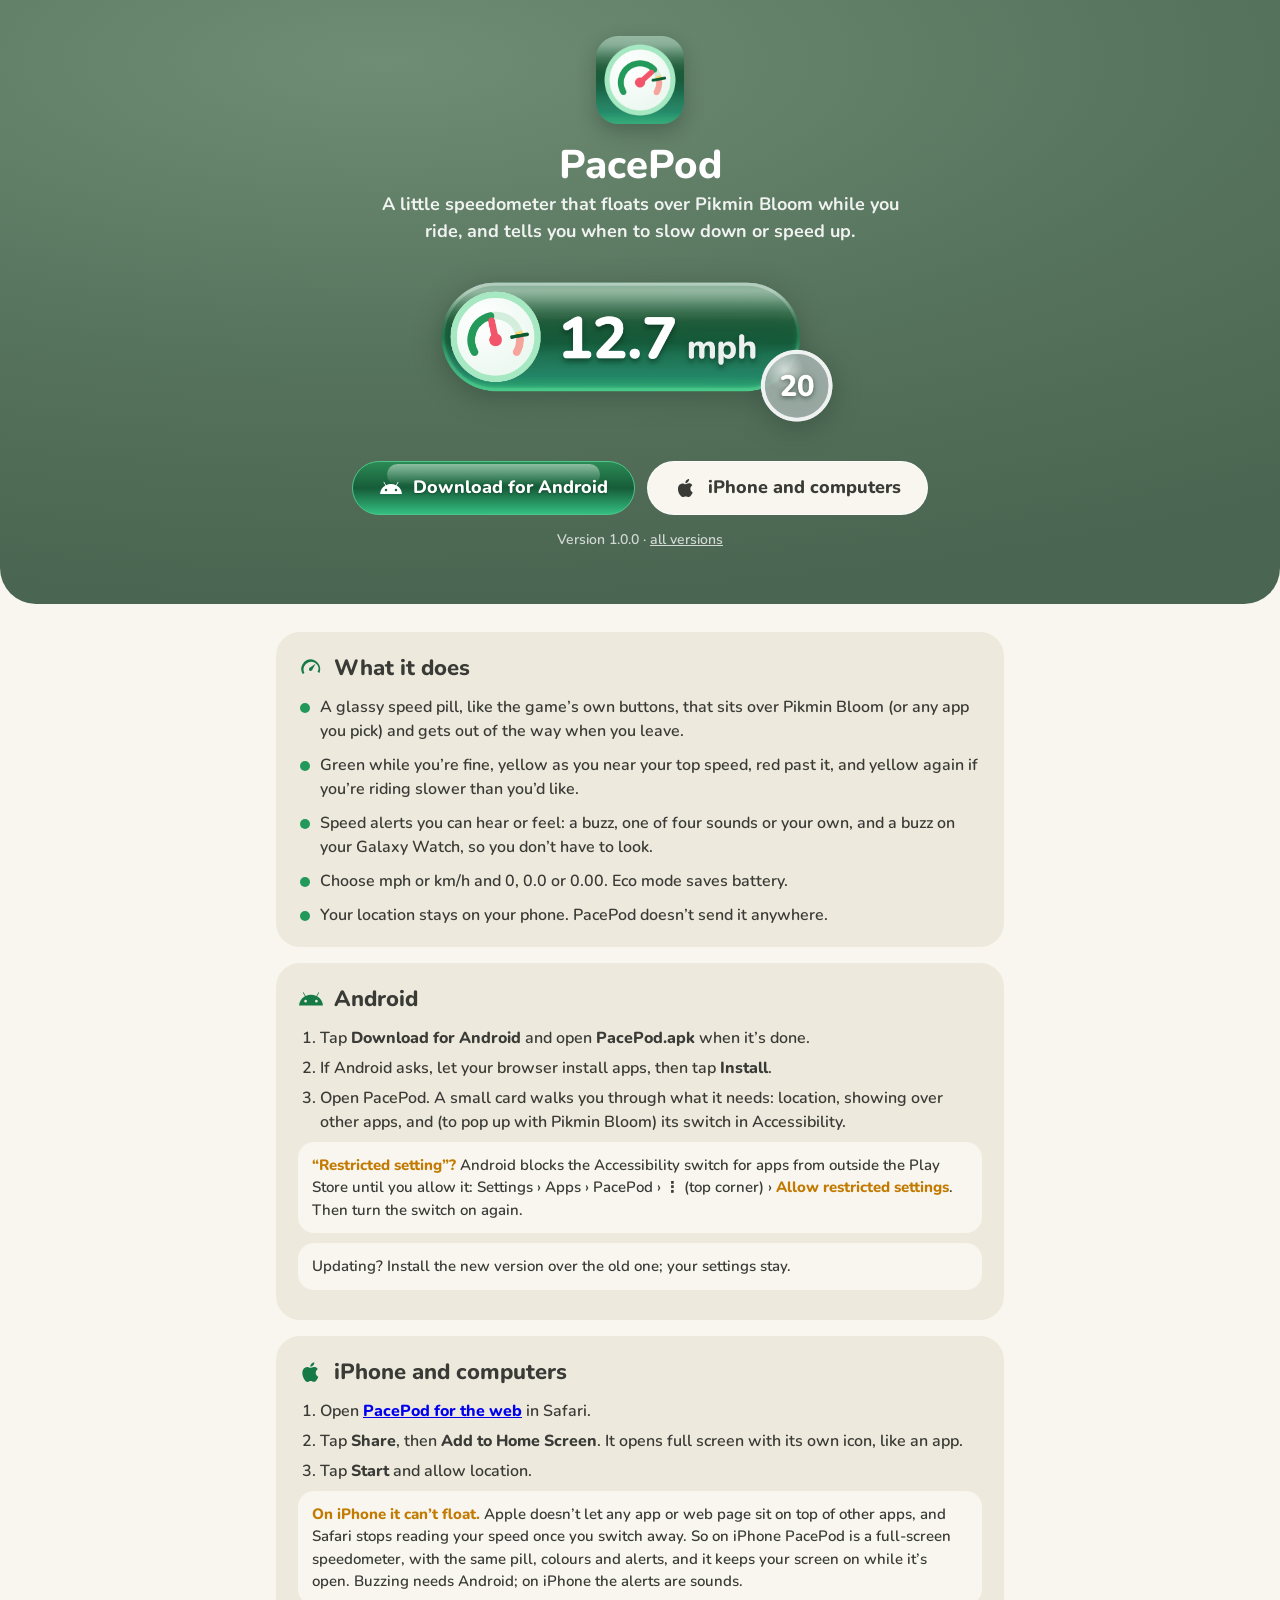
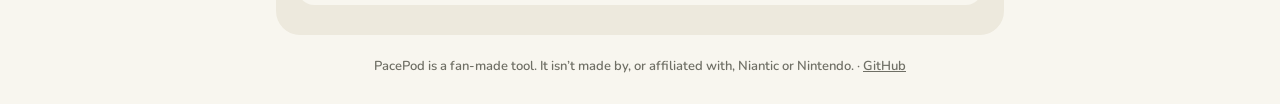
==== index.html @ f0c061bb "PacePod 1.0.0: download page and web version The download page for the Android app, and the web vers" ====
<!doctype html>
<html lang="en">
<head>
  <meta charset="utf-8">
  <meta name="viewport" content="width=device-width, initial-scale=1, viewport-fit=cover">
  <title>PacePod</title>
  <meta name="description" content="A little speedometer pill that floats over Pikmin Bloom while you ride. For Android, and on the web for iPhone.">
  <meta name="theme-color" content="#56735D">
  <link rel="icon" href="favicon.png">
  <link rel="apple-touch-icon" href="icon.png">
  <meta property="og:title" content="PacePod">
  <meta property="og:description" content="A little speedometer pill that floats over Pikmin Bloom while you ride.">
  <meta property="og:image" content="icon.png">
  <link rel="preconnect" href="https://fonts.googleapis.com">
  <link rel="preconnect" href="https://fonts.gstatic.com" crossorigin>
  <link rel="stylesheet" href="https://fonts.googleapis.com/css2?family=Nunito:wght@600;700;800&display=swap">
  <style>
    :root {
      --cream: #f8f6ef;
      --cream-dark: #ede9dd;
      --track: #e4dfd1;
      --ink: #3a3b36;
      --muted: #6f6f65;
      --green: #22995a;
      --green-dark: #157a45;
      --amber: #c27a00;
      --grass: #56735d;
      --font: Nunito, "SF Pro Rounded", ui-rounded, system-ui, sans-serif;
    }

    * { box-sizing: border-box; }

    html { background: var(--cream); }

    body {
      margin: 0;
      color: var(--ink);
      font-family: var(--font);
      font-weight: 600;
      line-height: 1.5;
      background: var(--cream);
    }

    .hero {
      padding: calc(env(safe-area-inset-top) + 36px) 16px 40px;
      text-align: center;
      color: #fff;
      background: radial-gradient(120% 90% at 30% 10%, #6f8d74 0%, var(--grass) 55%, #4a6551 100%);
      border-radius: 0 0 36px 36px;
    }

    .hero .icon {
      width: 88px;
      height: 88px;
      border-radius: 22px;
      box-shadow: 0 8px 20px rgba(20, 40, 28, 0.3);
    }

    h1 {
      margin: 12px 0 4px;
      font-size: 40px;
      font-weight: 800;
      line-height: 1.1;
    }

    .lead {
      max-width: 520px;
      margin: 0 auto;
      font-size: 18px;
      font-weight: 700;
      color: rgba(255, 255, 255, 0.9);
    }

    .pill {
      display: block;
      width: min(100%, 420px);
      height: auto;
      margin: 26px auto 8px;
      filter: drop-shadow(0 6px 14px rgba(20, 40, 28, 0.35));
    }

    .buttons {
      display: flex;
      flex-wrap: wrap;
      justify-content: center;
      gap: 12px;
      margin-top: 22px;
    }

    .button {
      position: relative;
      display: inline-flex;
      align-items: center;
      gap: 10px;
      height: 54px;
      padding: 0 26px;
      border-radius: 100px;
      font-size: 18px;
      font-weight: 800;
      text-decoration: none;
    }

    .button svg { width: 24px; height: 24px; fill: currentColor; }

    /* Pikmin Bloom's green bubble button. */
    .button.green {
      border: 1.5px solid #4cc688;
      background: linear-gradient(#2c8a55, #165c39 50%, #34be80);
      color: #fff;
      text-shadow: 0 1px 1.5px rgba(6, 42, 23, 0.5);
    }

    .button.green::after {
      content: "";
      position: absolute;
      left: 12%;
      right: 12%;
      top: 2px;
      height: 42%;
      border-radius: 100px;
      background: linear-gradient(rgba(255, 255, 255, 0.46), rgba(255, 255, 255, 0));
      pointer-events: none;
    }

    .button.soft {
      border: 1.5px solid rgba(255, 255, 255, 0.7);
      background: var(--cream);
      color: var(--ink);
    }

    .version {
      margin-top: 14px;
      font-size: 14px;
      color: rgba(255, 255, 255, 0.75);
    }

    .version a { color: inherit; }

    main {
      max-width: 760px;
      margin: 0 auto;
      padding: 28px 16px calc(env(safe-area-inset-bottom) + 28px);
    }

    .card {
      margin-bottom: 16px;
      padding: 20px 22px;
      background: var(--cream-dark);
      border-radius: 24px;
    }

    h2 {
      display: flex;
      align-items: center;
      gap: 10px;
      margin: 0 0 10px;
      font-size: 22px;
      font-weight: 800;
    }

    h2 svg { width: 26px; height: 26px; fill: var(--green-dark); flex: none; }

    .card p { margin: 0 0 10px; }

    ul.what {
      margin: 0;
      padding: 0;
      list-style: none;
      display: grid;
      gap: 10px;
    }

    ul.what li {
      padding-left: 22px;
      position: relative;
    }

    ul.what li::before {
      content: "";
      position: absolute;
      left: 2px;
      top: 0.55em;
      width: 10px;
      height: 10px;
      border-radius: 50%;
      background: var(--green);
    }

    ol {
      margin: 0 0 8px;
      padding-left: 22px;
    }

    ol li { margin-bottom: 6px; }

    b { font-weight: 800; }

    .note {
      margin: 10px 0 0;
      padding: 12px 14px;
      background: var(--cream);
      border-radius: 16px;
      font-size: 15px;
    }

    .note b { color: var(--amber); }

    .fine {
      margin: 22px 4px 0;
      font-size: 13px;
      color: var(--muted);
      text-align: center;
    }

    .fine a { color: inherit; }

    @media (max-width: 420px) {
      h1 { font-size: 34px; }
      .lead { font-size: 16px; }
      .button { width: 100%; justify-content: center; }
    }
  </style>
</head>
<body>
  <header class="hero">
    <img class="icon" src="icon.png" alt="">
    <h1>PacePod</h1>
    <p class="lead">A little speedometer that floats over Pikmin Bloom while you ride, and tells you when to slow down or speed up.</p>
    <img class="pill" src="pill.png" alt="The PacePod speedometer showing 12.7 mph with a 20 mph top speed" width="376" height="150">
    <div class="buttons">
      <a class="button green" href="https://github.com/Howzit5217/pacepod/releases/latest/download/PacePod.apk">
        <svg viewBox="0 0 24 24" aria-hidden="true"><path d="M17.6 9.48l1.84-3.18a.38.38 0 0 0-.65-.38l-1.86 3.22a11.5 11.5 0 0 0-9.86 0L5.2 5.92a.38.38 0 0 0-.65.38L6.4 9.48A10.8 10.8 0 0 0 1 18h22a10.8 10.8 0 0 0-5.4-8.52zM7 15.25a1.25 1.25 0 1 1 0-2.5 1.25 1.25 0 0 1 0 2.5zm10 0a1.25 1.25 0 1 1 0-2.5 1.25 1.25 0 0 1 0 2.5z"/></svg>
        Download for Android
      </a>
      <a class="button soft" href="app/">
        <svg viewBox="0 0 24 24" aria-hidden="true"><path d="M16.37 12.6c-.02-2.3 1.88-3.4 1.96-3.46-1.07-1.56-2.73-1.78-3.32-1.8-1.41-.14-2.76.83-3.48.83-.72 0-1.83-.81-3-.79-1.55.02-2.97.9-3.77 2.28-1.6 2.78-.41 6.9 1.15 9.16.76 1.1 1.67 2.34 2.86 2.3 1.15-.05 1.58-.74 2.97-.74 1.38 0 1.77.74 2.98.72 1.23-.02 2.01-1.12 2.77-2.23a9.8 9.8 0 0 0 1.25-2.58c-.03-.01-2.4-.92-2.42-3.66zM14.1 5.86c.64-.77 1.06-1.83.95-2.9-.91.04-2 .6-2.66 1.37-.58.67-1.1 1.75-.96 2.8 1.01.08 2.04-.51 2.67-1.27z"/></svg>
        iPhone and computers
      </a>
    </div>
    <p class="version">Version 1.0.0 · <a href="https://github.com/Howzit5217/pacepod/releases">all versions</a></p>
  </header>

  <main>
    <section class="card">
      <h2>
        <svg viewBox="0 0 24 24" aria-hidden="true"><path d="M12 4a9 9 0 0 0-7.8 13.5l1.7-1A7 7 0 1 1 19 12a6.9 6.9 0 0 1-.94 3.5l1.73 1A9 9 0 0 0 12 4zm4.2 4.1-5.1 3.5a1.6 1.6 0 1 0 2.1 2.1z"/></svg>
        What it does
      </h2>
      <ul class="what">
        <li>A glassy speed pill, like the game’s own buttons, that sits over Pikmin Bloom (or any app you pick) and gets out of the way when you leave.</li>
        <li>Green while you’re fine, yellow as you near your top speed, red past it, and yellow again if you’re riding slower than you’d like.</li>
        <li>Speed alerts you can hear or feel: a buzz, one of four sounds or your own, and a buzz on your Galaxy Watch, so you don’t have to look.</li>
        <li>Choose mph or km/h and 0, 0.0 or 0.00. Eco mode saves battery.</li>
        <li>Your location stays on your phone. PacePod doesn’t send it anywhere.</li>
      </ul>
    </section>

    <section class="card" id="android">
      <h2>
        <svg viewBox="0 0 24 24" aria-hidden="true"><path d="M17.6 9.48l1.84-3.18a.38.38 0 0 0-.65-.38l-1.86 3.22a11.5 11.5 0 0 0-9.86 0L5.2 5.92a.38.38 0 0 0-.65.38L6.4 9.48A10.8 10.8 0 0 0 1 18h22a10.8 10.8 0 0 0-5.4-8.52zM7 15.25a1.25 1.25 0 1 1 0-2.5 1.25 1.25 0 0 1 0 2.5zm10 0a1.25 1.25 0 1 1 0-2.5 1.25 1.25 0 0 1 0 2.5z"/></svg>
        Android
      </h2>
      <ol>
        <li>Tap <b>Download for Android</b> and open <b>PacePod.apk</b> when it’s done.</li>
        <li>If Android asks, let your browser install apps, then tap <b>Install</b>.</li>
        <li>Open PacePod. A small card walks you through what it needs: location, showing over other apps, and (to pop up with Pikmin Bloom) its switch in Accessibility.</li>
      </ol>
      <p class="note"><b>“Restricted setting”?</b> Android blocks the Accessibility switch for apps from outside the Play Store until you allow it: Settings › Apps › PacePod › ⋮ (top corner) › <b>Allow restricted settings</b>. Then turn the switch on again.</p>
      <p class="note">Updating? Install the new version over the old one; your settings stay.</p>
    </section>

    <section class="card" id="iphone">
      <h2>
        <svg viewBox="0 0 24 24" aria-hidden="true"><path d="M16.37 12.6c-.02-2.3 1.88-3.4 1.96-3.46-1.07-1.56-2.73-1.78-3.32-1.8-1.41-.14-2.76.83-3.48.83-.72 0-1.83-.81-3-.79-1.55.02-2.97.9-3.77 2.28-1.6 2.78-.41 6.9 1.15 9.16.76 1.1 1.67 2.34 2.86 2.3 1.15-.05 1.58-.74 2.97-.74 1.38 0 1.77.74 2.98.72 1.23-.02 2.01-1.12 2.77-2.23a9.8 9.8 0 0 0 1.25-2.58c-.03-.01-2.4-.92-2.42-3.66zM14.1 5.86c.64-.77 1.06-1.83.95-2.9-.91.04-2 .6-2.66 1.37-.58.67-1.1 1.75-.96 2.8 1.01.08 2.04-.51 2.67-1.27z"/></svg>
        iPhone and computers
      </h2>
      <ol>
        <li>Open <a href="app/"><b>PacePod for the web</b></a> in Safari.</li>
        <li>Tap <b>Share</b>, then <b>Add to Home Screen</b>. It opens full screen with its own icon, like an app.</li>
        <li>Tap <b>Start</b> and allow location.</li>
      </ol>
      <p class="note"><b>On iPhone it can’t float.</b> Apple doesn’t let any app or web page sit on top of other apps, and Safari stops reading your speed once you switch away. So on iPhone PacePod is a full-screen speedometer, with the same pill, colours and alerts, and it keeps your screen on while it’s open. Buzzing needs Android; on iPhone the alerts are sounds.</p>
    </section>

    <p class="fine">PacePod is a fan-made tool. It isn’t made by, or affiliated with, Niantic or Nintendo. · <a href="https://github.com/Howzit5217/pacepod">GitHub</a></p>
  </main>
</body>
</html>
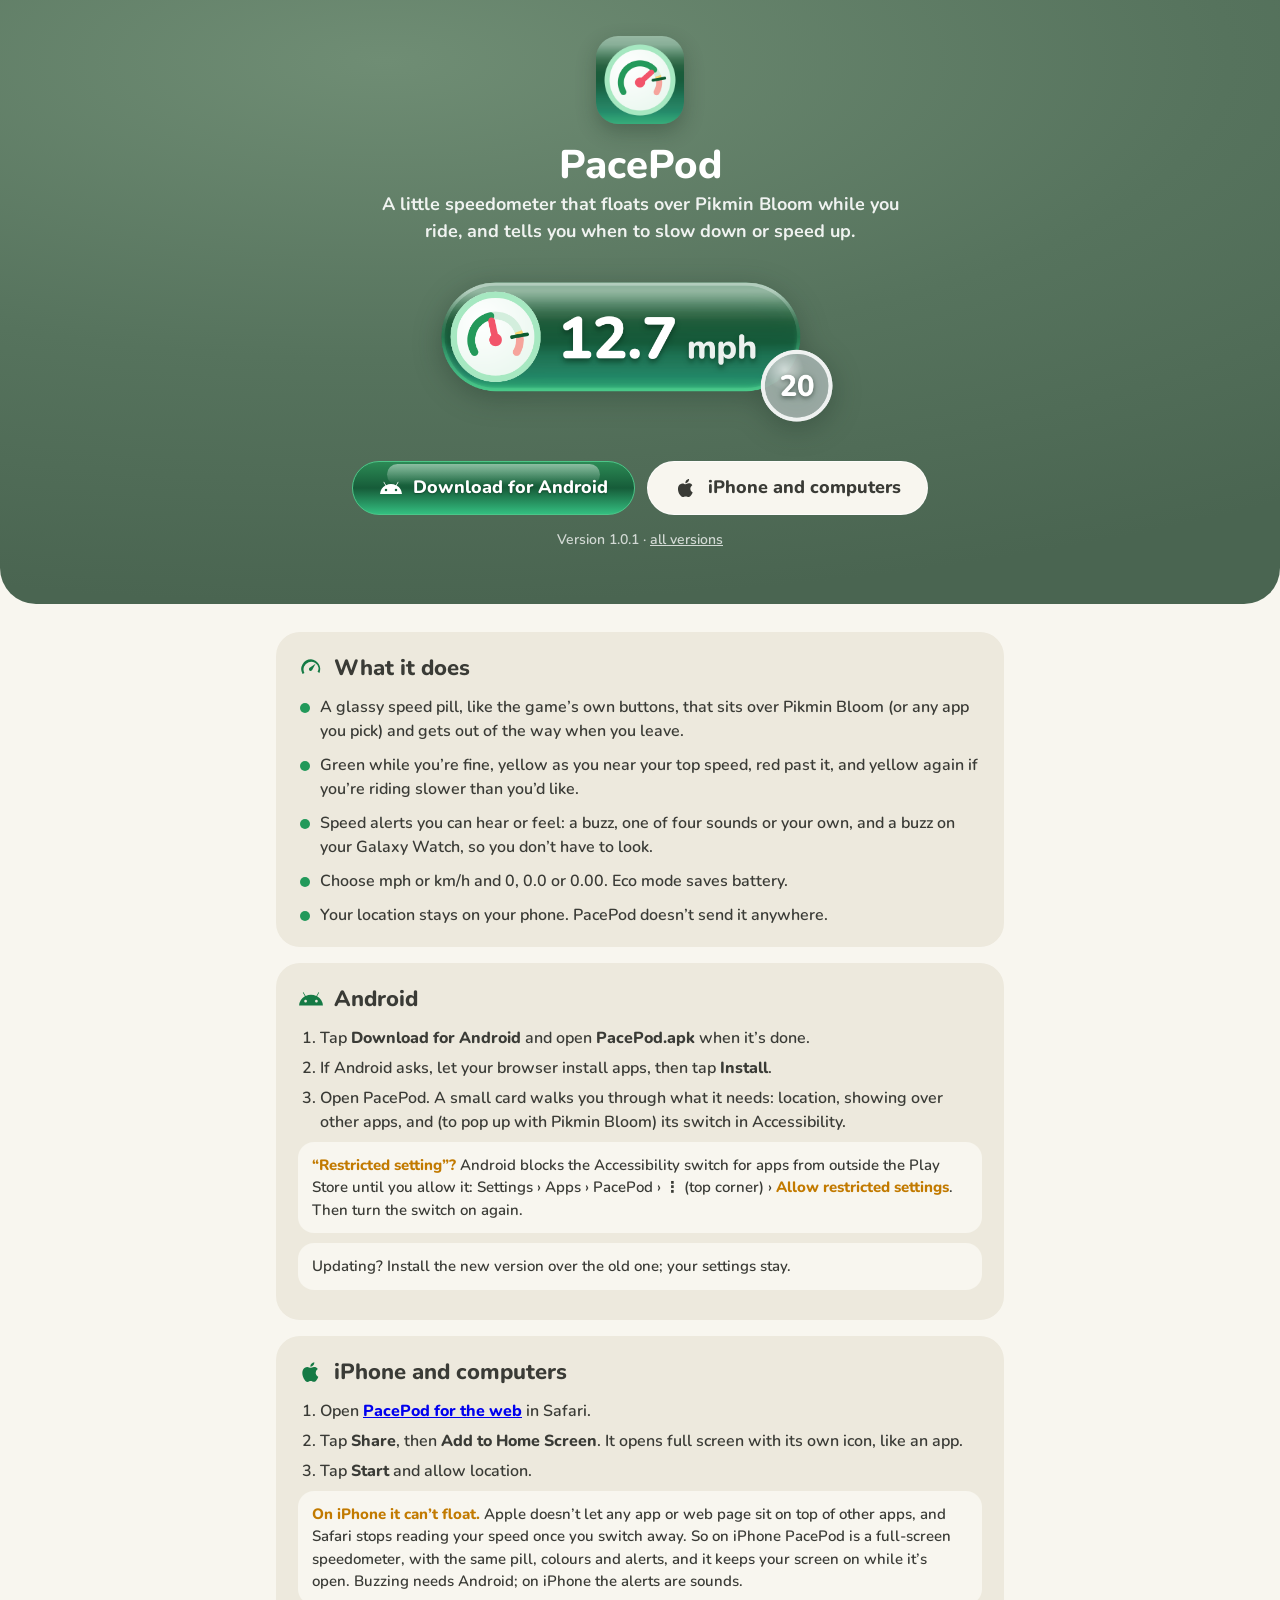
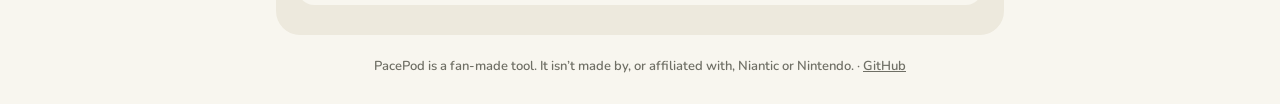
==== commit 0c854f28: "PacePod 1.0.1: too slow under Speed, app-styled drop-downs The web version's settings match the app " ====
--- a/index.html
+++ b/index.html
@@ -237,7 +237,7 @@
         iPhone and computers
       </a>
     </div>
-    <p class="version">Version 1.0.0 · <a href="https://github.com/Howzit5217/pacepod/releases">all versions</a></p>
+    <p class="version">Version 1.0.1 · <a href="https://github.com/Howzit5217/pacepod/releases">all versions</a></p>
   </header>
 
   <main>
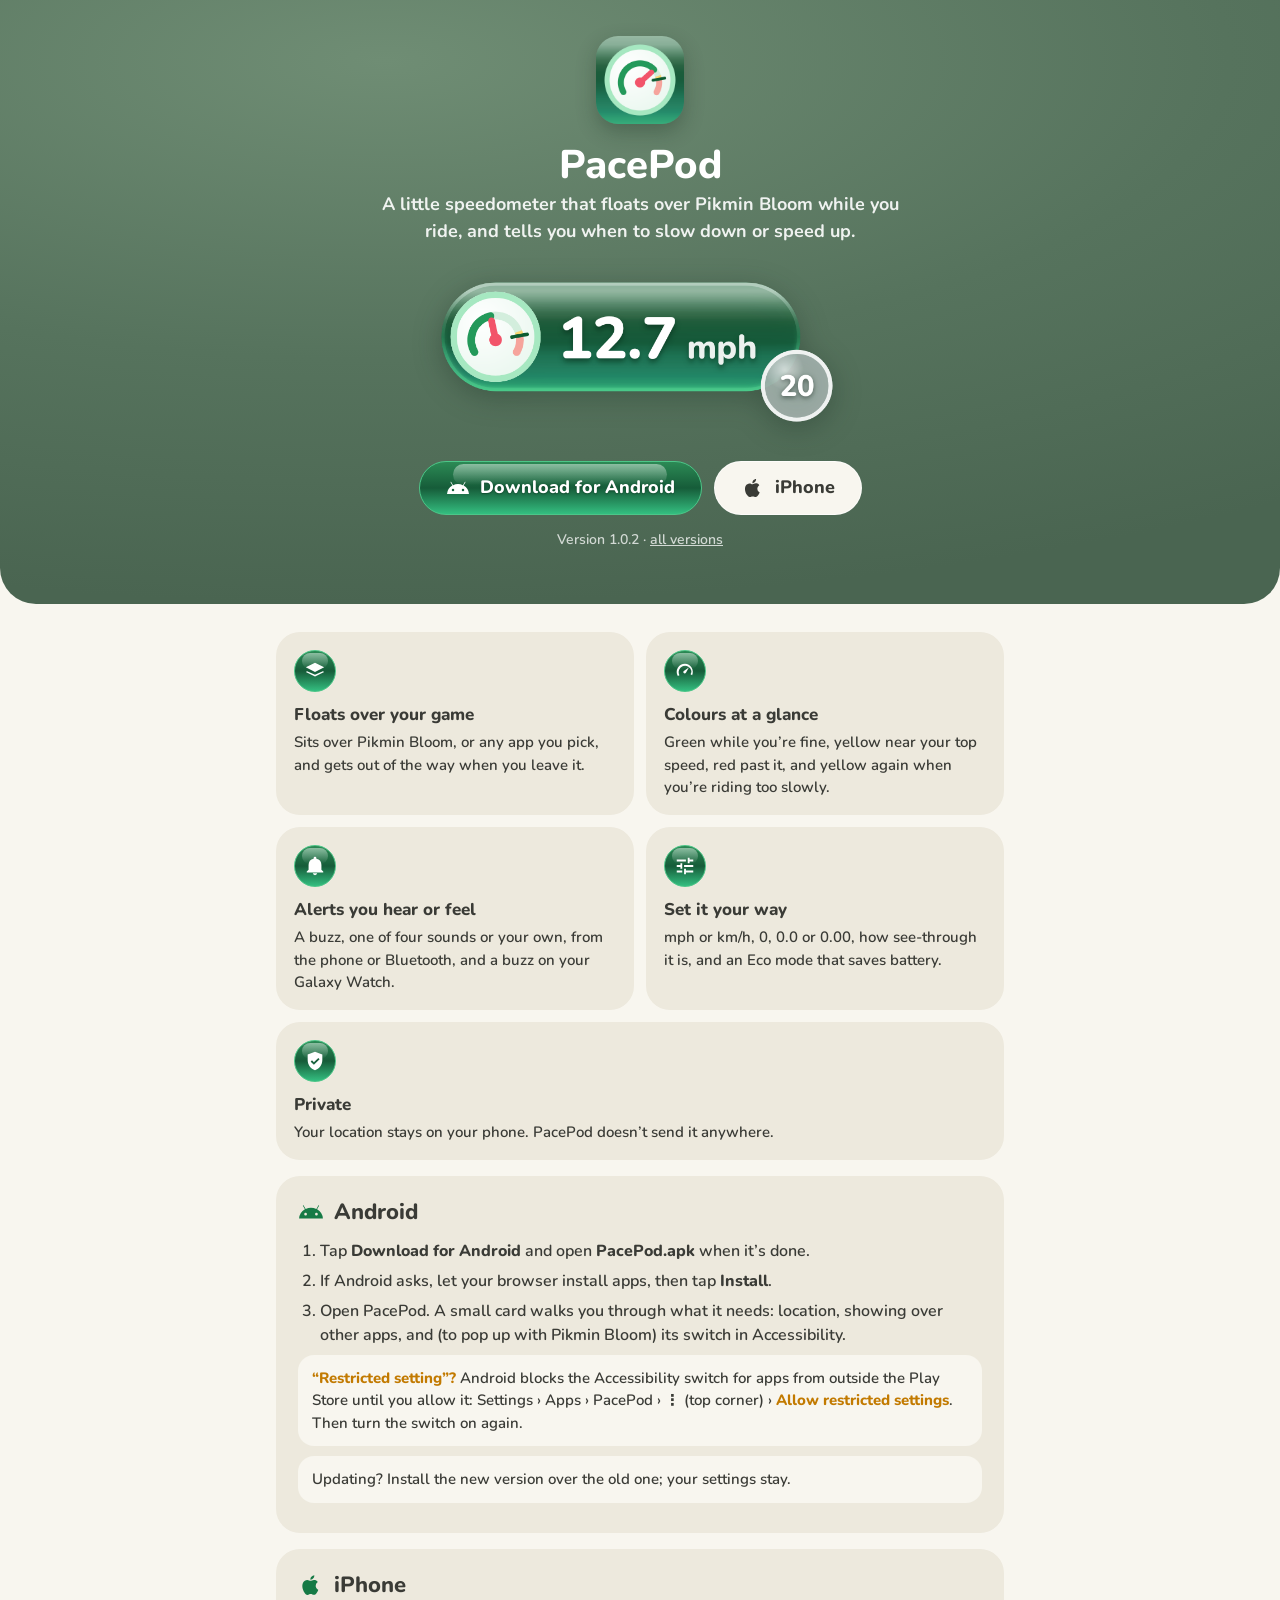
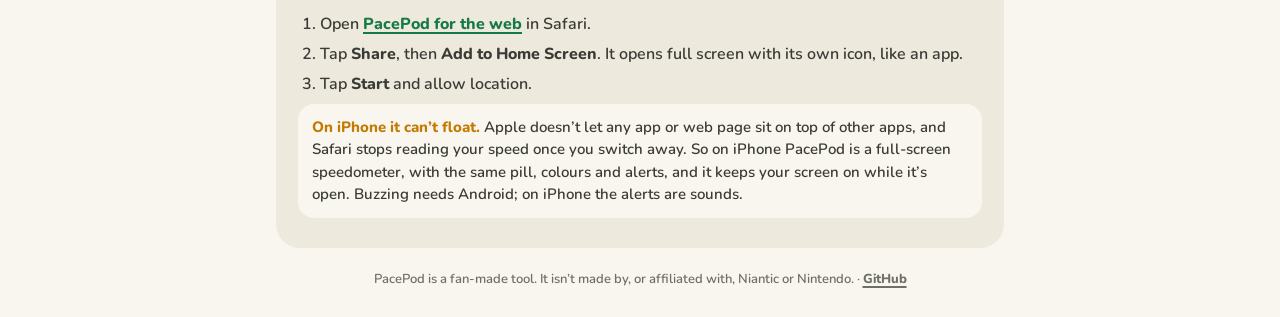
==== commit 260a8835: "PacePod 1.0.2: feature tiles, iPhone button, green links The download page's features are tiles with" ====
--- a/index.html
+++ b/index.html
@@ -162,28 +162,59 @@
 
     .card p { margin: 0 0 10px; }
 
-    ul.what {
-      margin: 0;
-      padding: 0;
-      list-style: none;
+    .features {
       display: grid;
-      gap: 10px;
-    }
-
-    ul.what li {
-      padding-left: 22px;
+      grid-template-columns: 1fr 1fr;
+      gap: 12px;
+      margin-bottom: 16px;
+    }
+
+    .feature {
+      padding: 18px 18px 16px;
+      background: var(--cream-dark);
+      border-radius: 24px;
+    }
+
+    .feature.wide { grid-column: 1 / -1; }
+
+    .feature h3 {
+      margin: 10px 0 4px;
+      font-size: 17px;
+      font-weight: 800;
+    }
+
+    .feature p { margin: 0; font-size: 15px; }
+
+    /* A small green bubble, like the game's buttons, around each icon. */
+    .badge {
       position: relative;
-    }
-
-    ul.what li::before {
+      display: grid;
+      place-items: center;
+      width: 42px;
+      height: 42px;
+      border: 1.5px solid #4cc688;
+      border-radius: 50%;
+      background: linear-gradient(#2c8a55, #165c39 50%, #34be80);
+    }
+
+    .badge::after {
       content: "";
       position: absolute;
-      left: 2px;
-      top: 0.55em;
-      width: 10px;
-      height: 10px;
-      border-radius: 50%;
-      background: var(--green);
+      left: 18%;
+      right: 18%;
+      top: 2px;
+      height: 40%;
+      border-radius: 100px;
+      background: linear-gradient(rgba(255, 255, 255, 0.46), rgba(255, 255, 255, 0));
+    }
+
+    .badge svg { width: 22px; height: 22px; fill: #fff; }
+
+    main a {
+      color: var(--green-dark);
+      font-weight: 800;
+      text-decoration-thickness: 2px;
+      text-underline-offset: 3px;
     }
 
     ol {
@@ -218,6 +249,10 @@
       h1 { font-size: 34px; }
       .lead { font-size: 16px; }
       .button { width: 100%; justify-content: center; }
+    }
+
+    @media (max-width: 560px) {
+      .features { grid-template-columns: 1fr; }
     }
   </style>
 </head>
@@ -234,25 +269,39 @@
       </a>
       <a class="button soft" href="app/">
         <svg viewBox="0 0 24 24" aria-hidden="true"><path d="M16.37 12.6c-.02-2.3 1.88-3.4 1.96-3.46-1.07-1.56-2.73-1.78-3.32-1.8-1.41-.14-2.76.83-3.48.83-.72 0-1.83-.81-3-.79-1.55.02-2.97.9-3.77 2.28-1.6 2.78-.41 6.9 1.15 9.16.76 1.1 1.67 2.34 2.86 2.3 1.15-.05 1.58-.74 2.97-.74 1.38 0 1.77.74 2.98.72 1.23-.02 2.01-1.12 2.77-2.23a9.8 9.8 0 0 0 1.25-2.58c-.03-.01-2.4-.92-2.42-3.66zM14.1 5.86c.64-.77 1.06-1.83.95-2.9-.91.04-2 .6-2.66 1.37-.58.67-1.1 1.75-.96 2.8 1.01.08 2.04-.51 2.67-1.27z"/></svg>
-        iPhone and computers
+        iPhone
       </a>
     </div>
-    <p class="version">Version 1.0.1 · <a href="https://github.com/Howzit5217/pacepod/releases">all versions</a></p>
+    <p class="version">Version 1.0.2 · <a href="https://github.com/Howzit5217/pacepod/releases">all versions</a></p>
   </header>
 
   <main>
-    <section class="card">
-      <h2>
-        <svg viewBox="0 0 24 24" aria-hidden="true"><path d="M12 4a9 9 0 0 0-7.8 13.5l1.7-1A7 7 0 1 1 19 12a6.9 6.9 0 0 1-.94 3.5l1.73 1A9 9 0 0 0 12 4zm4.2 4.1-5.1 3.5a1.6 1.6 0 1 0 2.1 2.1z"/></svg>
-        What it does
-      </h2>
-      <ul class="what">
-        <li>A glassy speed pill, like the game’s own buttons, that sits over Pikmin Bloom (or any app you pick) and gets out of the way when you leave.</li>
-        <li>Green while you’re fine, yellow as you near your top speed, red past it, and yellow again if you’re riding slower than you’d like.</li>
-        <li>Speed alerts you can hear or feel: a buzz, one of four sounds or your own, and a buzz on your Galaxy Watch, so you don’t have to look.</li>
-        <li>Choose mph or km/h and 0, 0.0 or 0.00. Eco mode saves battery.</li>
-        <li>Your location stays on your phone. PacePod doesn’t send it anywhere.</li>
-      </ul>
+    <section class="features" aria-label="What it does">
+      <div class="feature">
+        <span class="badge"><svg viewBox="0 0 24 24" aria-hidden="true"><path d="M12 3 2 8l10 5 10-5-10-5zm-8.6 9.3L2 13l10 5 10-5-1.4-.7L12 16l-8.6-3.7z"/></svg></span>
+        <h3>Floats over your game</h3>
+        <p>Sits over Pikmin Bloom, or any app you pick, and gets out of the way when you leave it.</p>
+      </div>
+      <div class="feature">
+        <span class="badge"><svg viewBox="0 0 24 24" aria-hidden="true"><path d="M12 4a9 9 0 0 0-7.8 13.5l1.7-1A7 7 0 1 1 19 12a6.9 6.9 0 0 1-.94 3.5l1.73 1A9 9 0 0 0 12 4zm4.2 4.1-5.1 3.5a1.6 1.6 0 1 0 2.1 2.1z"/></svg></span>
+        <h3>Colours at a glance</h3>
+        <p>Green while you’re fine, yellow near your top speed, red past it, and yellow again when you’re riding too slowly.</p>
+      </div>
+      <div class="feature">
+        <span class="badge"><svg viewBox="0 0 24 24" aria-hidden="true"><path d="M12 22a2.5 2.5 0 0 0 2.45-2h-4.9A2.5 2.5 0 0 0 12 22zm7-6v-5a7 7 0 0 0-5.5-6.84V3.5a1.5 1.5 0 0 0-3 0v.66A7 7 0 0 0 5 11v5l-2 2v1h18v-1l-2-2z"/></svg></span>
+        <h3>Alerts you hear or feel</h3>
+        <p>A buzz, one of four sounds or your own, from the phone or Bluetooth, and a buzz on your Galaxy Watch.</p>
+      </div>
+      <div class="feature">
+        <span class="badge"><svg viewBox="0 0 24 24" aria-hidden="true"><path d="M3 17v2h6v-2H3zM3 5v2h10V5H3zm10 16v-2h8v-2h-8v-2h-2v6h2zM7 9v2H3v2h4v2h2V9H7zm14 4v-2H11v2h10zm-6-4h2V7h4V5h-4V3h-2v6z"/></svg></span>
+        <h3>Set it your way</h3>
+        <p>mph or km/h, 0, 0.0 or 0.00, how see-through it is, and an Eco mode that saves battery.</p>
+      </div>
+      <div class="feature wide">
+        <span class="badge"><svg viewBox="0 0 24 24" aria-hidden="true"><path d="M12 2 4 5v6c0 5.25 3.4 10.15 8 11 4.6-.85 8-5.75 8-11V5l-8-3zm-1.2 14.2-3.5-3.5 1.4-1.4 2.1 2.1 4.8-4.8 1.4 1.4-6.2 6.2z"/></svg></span>
+        <h3>Private</h3>
+        <p>Your location stays on your phone. PacePod doesn’t send it anywhere.</p>
+      </div>
     </section>
 
     <section class="card" id="android">
@@ -272,7 +321,7 @@
     <section class="card" id="iphone">
       <h2>
         <svg viewBox="0 0 24 24" aria-hidden="true"><path d="M16.37 12.6c-.02-2.3 1.88-3.4 1.96-3.46-1.07-1.56-2.73-1.78-3.32-1.8-1.41-.14-2.76.83-3.48.83-.72 0-1.83-.81-3-.79-1.55.02-2.97.9-3.77 2.28-1.6 2.78-.41 6.9 1.15 9.16.76 1.1 1.67 2.34 2.86 2.3 1.15-.05 1.58-.74 2.97-.74 1.38 0 1.77.74 2.98.72 1.23-.02 2.01-1.12 2.77-2.23a9.8 9.8 0 0 0 1.25-2.58c-.03-.01-2.4-.92-2.42-3.66zM14.1 5.86c.64-.77 1.06-1.83.95-2.9-.91.04-2 .6-2.66 1.37-.58.67-1.1 1.75-.96 2.8 1.01.08 2.04-.51 2.67-1.27z"/></svg>
-        iPhone and computers
+        iPhone
       </h2>
       <ol>
         <li>Open <a href="app/"><b>PacePod for the web</b></a> in Safari.</li>
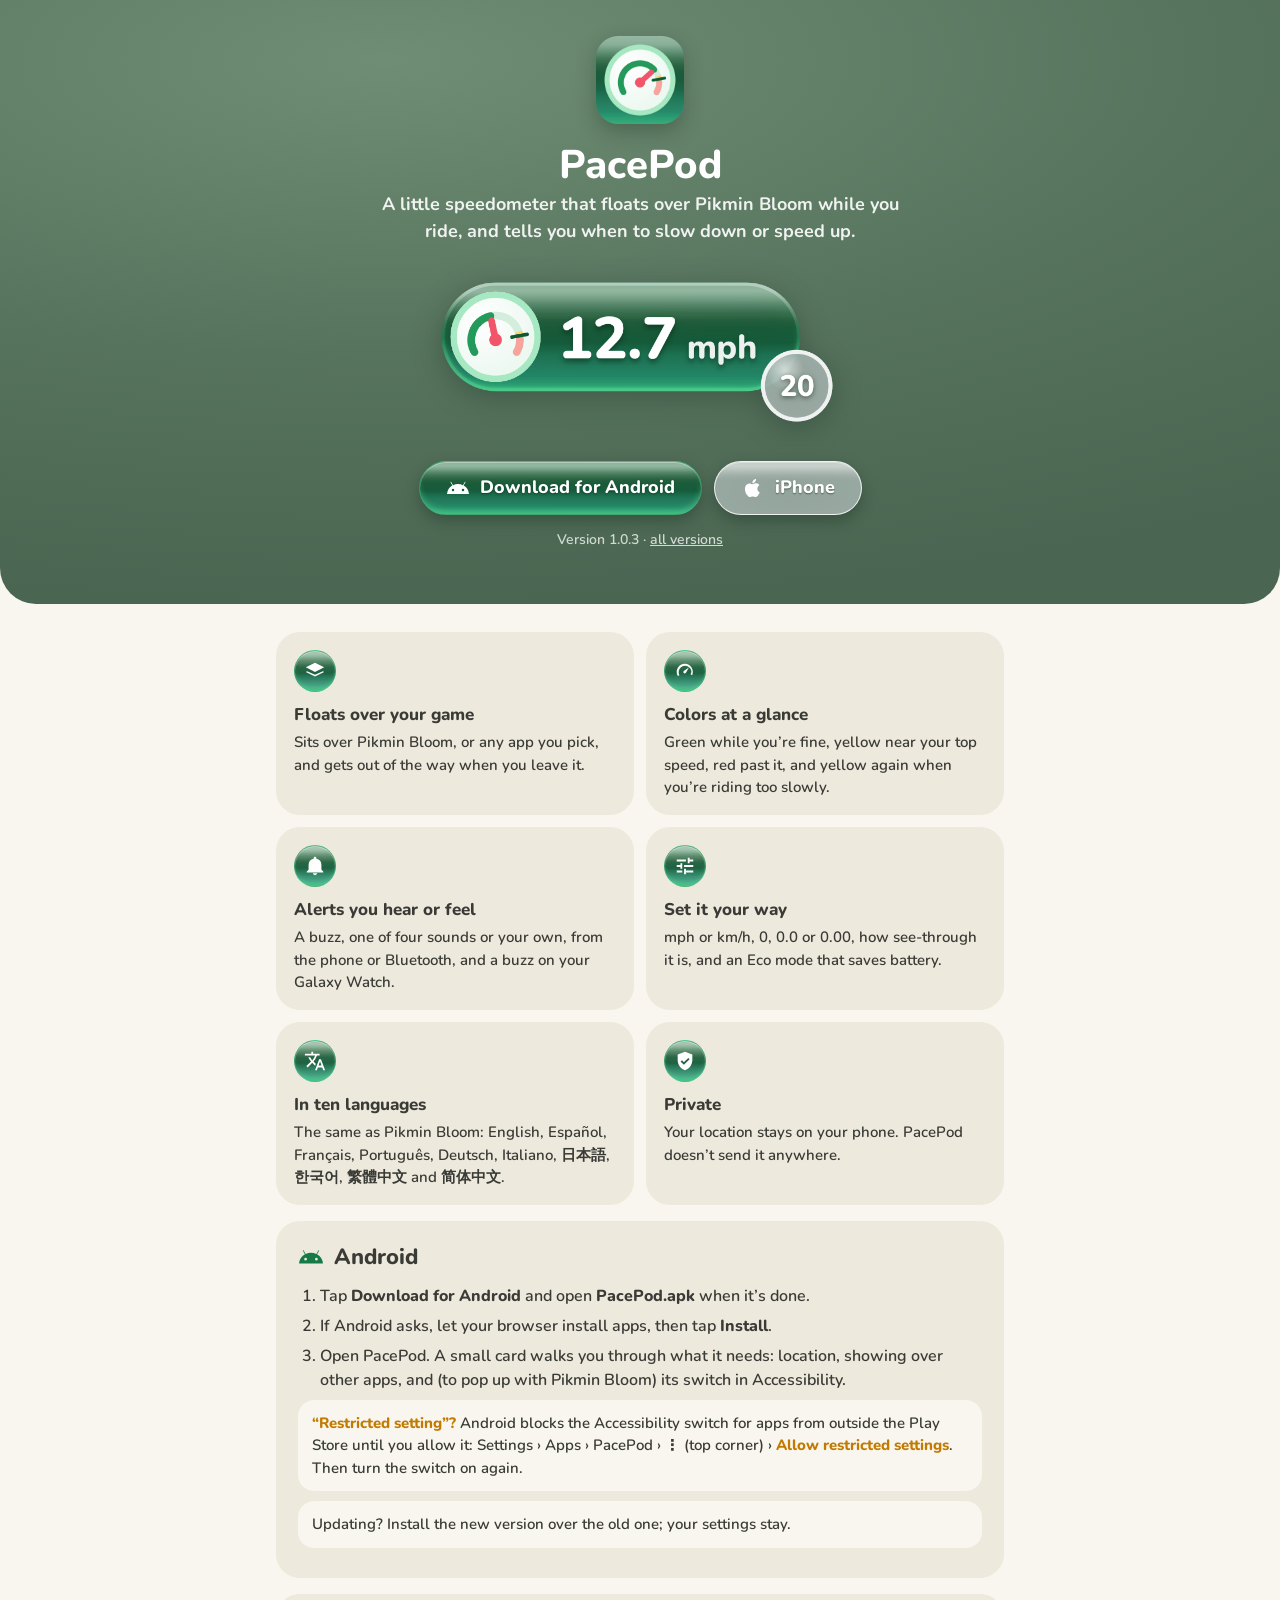
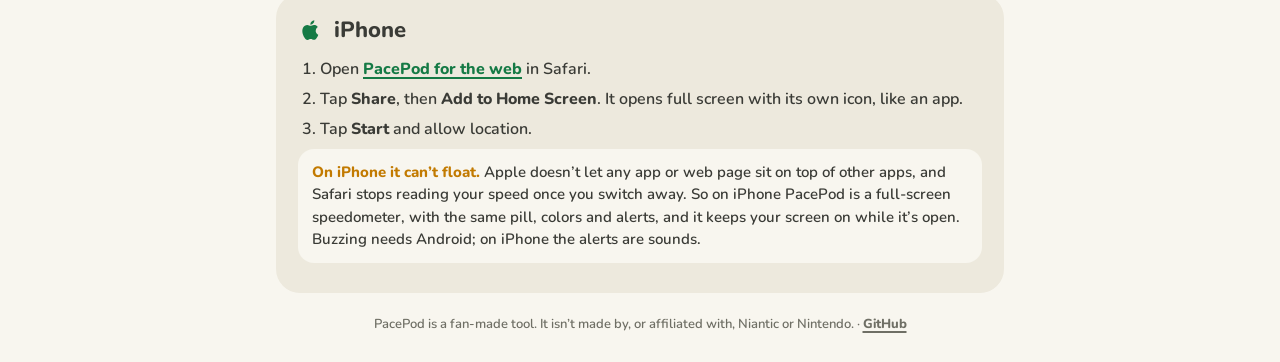
==== commit 1e2480f3: "PacePod 1.0.3: ten languages, US English, pill-glass buttons Co-Authored-By: Claude Opus 5.5 <norepl" ====
--- a/index.html
+++ b/index.html
@@ -89,6 +89,7 @@
 
     .button {
       position: relative;
+      overflow: hidden; /* keeps the shine inside the rounded ends */
       display: inline-flex;
       align-items: center;
       gap: 10px;
@@ -102,31 +103,46 @@
 
     .button svg { width: 24px; height: 24px; fill: currentColor; }
 
-    /* Pikmin Bloom's green bubble button. */
+    /*
+     * The buttons are made of the PacePod pill's own glass (see PillView in the app): tinted green, clearest under the
+     * shine and the glow, nearly solid in the middle, with a wash of light over the top third, a glow rising from the
+     * bottom edge and a fine line of light around it. The second is the frosted grey of the pill's top-speed bubble.
+     */
+    .button.green,
+    .button.soft {
+      color: #fff;
+      box-shadow: inset 0 1px 0 rgba(255, 255, 255, 0.35), 0 6px 14px rgba(20, 40, 28, 0.35);
+    }
+
     .button.green {
-      border: 1.5px solid #4cc688;
-      background: linear-gradient(#2c8a55, #165c39 50%, #34be80);
-      color: #fff;
-      text-shadow: 0 1px 1.5px rgba(6, 42, 23, 0.5);
-    }
-
-    .button.green::after {
+      border: 1.5px solid rgba(82, 209, 143, 0.5);
+      background: linear-gradient(rgba(45, 127, 79, 0.8) 0%, rgba(42, 120, 74, 0.78) 8%, rgba(31, 95, 58, 0.82) 32%,
+        rgba(22, 90, 56, 0.92) 42%, rgba(19, 91, 58, 0.95) 55%, rgba(26, 116, 84, 0.92) 67%, rgba(30, 129, 96, 0.86) 77%,
+        rgba(25, 144, 110, 0.8) 86%, rgba(35, 162, 116, 0.82) 92%, rgba(42, 181, 124, 0.9) 100%);
+      box-shadow: inset 0 1px 0 rgba(255, 255, 255, 0.35), inset 0 -5px 7px -3px rgba(82, 209, 143, 0.7),
+        0 6px 14px rgba(20, 40, 28, 0.35);
+      text-shadow: 0 1.1px 1.4px rgba(6, 42, 23, 0.55);
+    }
+
+    .button.soft {
+      border: 1.5px solid rgba(255, 255, 255, 0.85);
+      background: radial-gradient(120% 140% at 50% 50%, rgba(160, 175, 170, 0.84) 0%, rgba(160, 175, 170, 0.9) 45%,
+        rgba(160, 175, 170, 0.94) 100%);
+      text-shadow: 0 0.6px 1.2px rgba(32, 48, 40, 0.6);
+    }
+
+    .button.green::after,
+    .button.soft::after {
       content: "";
       position: absolute;
-      left: 12%;
-      right: 12%;
-      top: 2px;
-      height: 42%;
-      border-radius: 100px;
-      background: linear-gradient(rgba(255, 255, 255, 0.46), rgba(255, 255, 255, 0));
+      inset: 0 0 auto;
+      height: 36%;
+      background: linear-gradient(rgba(255, 255, 255, 0.42) 0%, rgba(255, 255, 255, 0.48) 22%, rgba(255, 255, 255, 0.36) 39%,
+        rgba(255, 255, 255, 0.22) 55%, rgba(255, 255, 255, 0.09) 75%, rgba(255, 255, 255, 0) 100%);
       pointer-events: none;
     }
 
-    .button.soft {
-      border: 1.5px solid rgba(255, 255, 255, 0.7);
-      background: var(--cream);
-      color: var(--ink);
-    }
+    .button:active { filter: brightness(1.08); }
 
     .version {
       margin-top: 14px;
@@ -185,28 +201,32 @@
 
     .feature p { margin: 0; font-size: 15px; }
 
-    /* A small green bubble, like the game's buttons, around each icon. */
+    /* A small bubble of the pill's green glass around each icon. */
     .badge {
       position: relative;
+      overflow: hidden;
       display: grid;
       place-items: center;
       width: 42px;
       height: 42px;
-      border: 1.5px solid #4cc688;
+      border: 1.5px solid rgba(82, 209, 143, 0.5);
       border-radius: 50%;
-      background: linear-gradient(#2c8a55, #165c39 50%, #34be80);
+      background: linear-gradient(rgba(45, 127, 79, 0.8) 0%, rgba(42, 120, 74, 0.78) 8%, rgba(31, 95, 58, 0.82) 32%,
+        rgba(22, 90, 56, 0.92) 42%, rgba(19, 91, 58, 0.95) 55%, rgba(26, 116, 84, 0.92) 67%, rgba(30, 129, 96, 0.86) 77%,
+        rgba(25, 144, 110, 0.8) 86%, rgba(35, 162, 116, 0.82) 92%, rgba(42, 181, 124, 0.9) 100%);
+      box-shadow: inset 0 1px 0 rgba(255, 255, 255, 0.35), inset 0 -4px 5px -3px rgba(82, 209, 143, 0.7);
     }
 
     .badge::after {
       content: "";
       position: absolute;
-      left: 18%;
-      right: 18%;
-      top: 2px;
-      height: 40%;
-      border-radius: 100px;
-      background: linear-gradient(rgba(255, 255, 255, 0.46), rgba(255, 255, 255, 0));
-    }
+      inset: 0 0 auto;
+      height: 36%;
+      background: linear-gradient(rgba(255, 255, 255, 0.42) 0%, rgba(255, 255, 255, 0.48) 22%, rgba(255, 255, 255, 0.36) 39%,
+        rgba(255, 255, 255, 0.22) 55%, rgba(255, 255, 255, 0.09) 75%, rgba(255, 255, 255, 0) 100%);
+    }
+
+    .badge svg { position: relative; z-index: 1; }
 
     .badge svg { width: 22px; height: 22px; fill: #fff; }
 
@@ -272,7 +292,7 @@
         iPhone
       </a>
     </div>
-    <p class="version">Version 1.0.2 · <a href="https://github.com/Howzit5217/pacepod/releases">all versions</a></p>
+    <p class="version">Version 1.0.3 · <a href="https://github.com/Howzit5217/pacepod/releases">all versions</a></p>
   </header>
 
   <main>
@@ -284,7 +304,7 @@
       </div>
       <div class="feature">
         <span class="badge"><svg viewBox="0 0 24 24" aria-hidden="true"><path d="M12 4a9 9 0 0 0-7.8 13.5l1.7-1A7 7 0 1 1 19 12a6.9 6.9 0 0 1-.94 3.5l1.73 1A9 9 0 0 0 12 4zm4.2 4.1-5.1 3.5a1.6 1.6 0 1 0 2.1 2.1z"/></svg></span>
-        <h3>Colours at a glance</h3>
+        <h3>Colors at a glance</h3>
         <p>Green while you’re fine, yellow near your top speed, red past it, and yellow again when you’re riding too slowly.</p>
       </div>
       <div class="feature">
@@ -297,7 +317,12 @@
         <h3>Set it your way</h3>
         <p>mph or km/h, 0, 0.0 or 0.00, how see-through it is, and an Eco mode that saves battery.</p>
       </div>
-      <div class="feature wide">
+      <div class="feature">
+        <span class="badge"><svg viewBox="0 0 24 24" aria-hidden="true"><path d="M12.87 15.07l-2.54-2.51.03-.03A17.52 17.52 0 0 0 14.07 6H17V4h-7V2H8v2H1v1.99h11.17C11.5 7.92 10.44 9.75 9 11.35 8.07 10.32 7.3 9.19 6.69 8h-2c.73 1.63 1.73 3.17 2.98 4.56l-5.09 5.02L4 19l5-5 3.11 3.11.76-2.04zM18.5 10h-2L12 22h2l1.12-3h4.75L21 22h2l-4.5-12zm-2.62 7l1.62-4.33L19.12 17h-3.24z"/></svg></span>
+        <h3>In ten languages</h3>
+        <p>The same as Pikmin Bloom: English, Español, Français, Português, Deutsch, Italiano, 日本語, 한국어, 繁體中文 and 简体中文.</p>
+      </div>
+      <div class="feature">
         <span class="badge"><svg viewBox="0 0 24 24" aria-hidden="true"><path d="M12 2 4 5v6c0 5.25 3.4 10.15 8 11 4.6-.85 8-5.75 8-11V5l-8-3zm-1.2 14.2-3.5-3.5 1.4-1.4 2.1 2.1 4.8-4.8 1.4 1.4-6.2 6.2z"/></svg></span>
         <h3>Private</h3>
         <p>Your location stays on your phone. PacePod doesn’t send it anywhere.</p>
@@ -328,7 +353,7 @@
         <li>Tap <b>Share</b>, then <b>Add to Home Screen</b>. It opens full screen with its own icon, like an app.</li>
         <li>Tap <b>Start</b> and allow location.</li>
       </ol>
-      <p class="note"><b>On iPhone it can’t float.</b> Apple doesn’t let any app or web page sit on top of other apps, and Safari stops reading your speed once you switch away. So on iPhone PacePod is a full-screen speedometer, with the same pill, colours and alerts, and it keeps your screen on while it’s open. Buzzing needs Android; on iPhone the alerts are sounds.</p>
+      <p class="note"><b>On iPhone it can’t float.</b> Apple doesn’t let any app or web page sit on top of other apps, and Safari stops reading your speed once you switch away. So on iPhone PacePod is a full-screen speedometer, with the same pill, colors and alerts, and it keeps your screen on while it’s open. Buzzing needs Android; on iPhone the alerts are sounds.</p>
     </section>
 
     <p class="fine">PacePod is a fan-made tool. It isn’t made by, or affiliated with, Niantic or Nintendo. · <a href="https://github.com/Howzit5217/pacepod">GitHub</a></p>
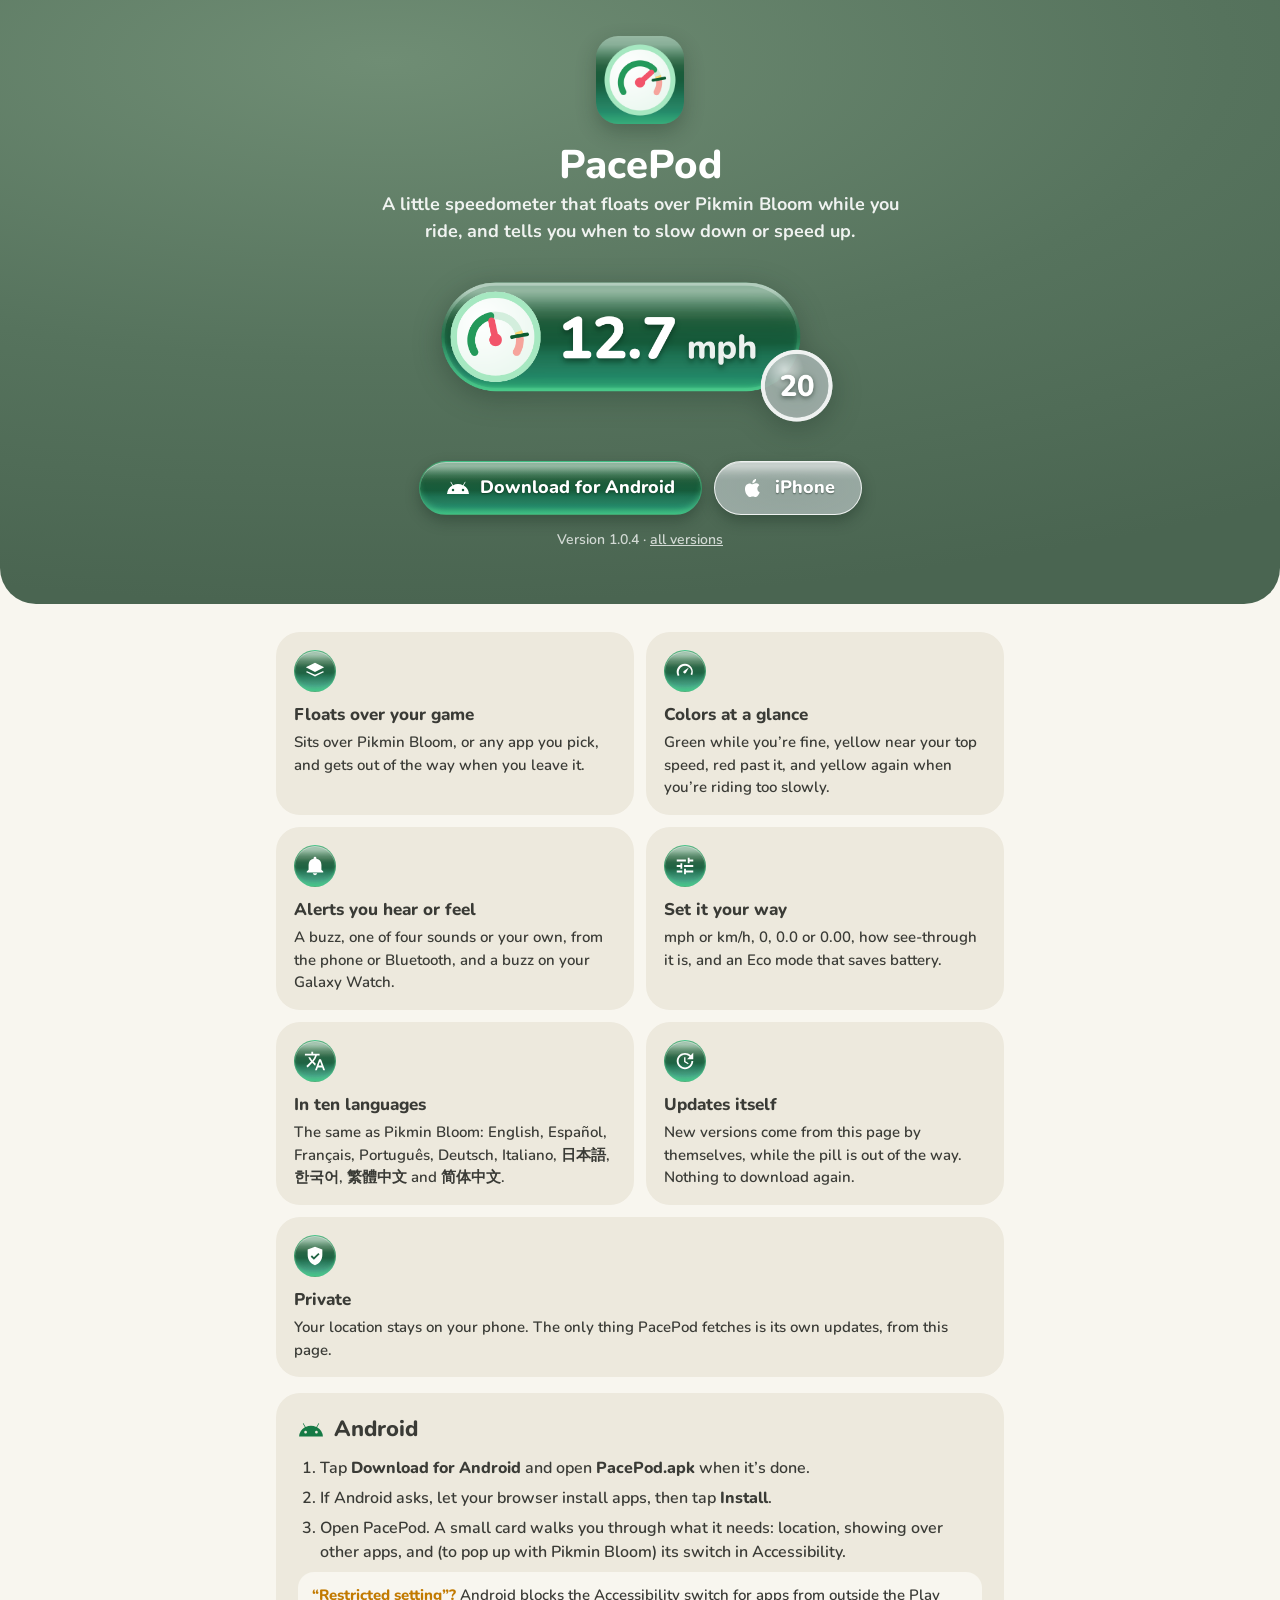
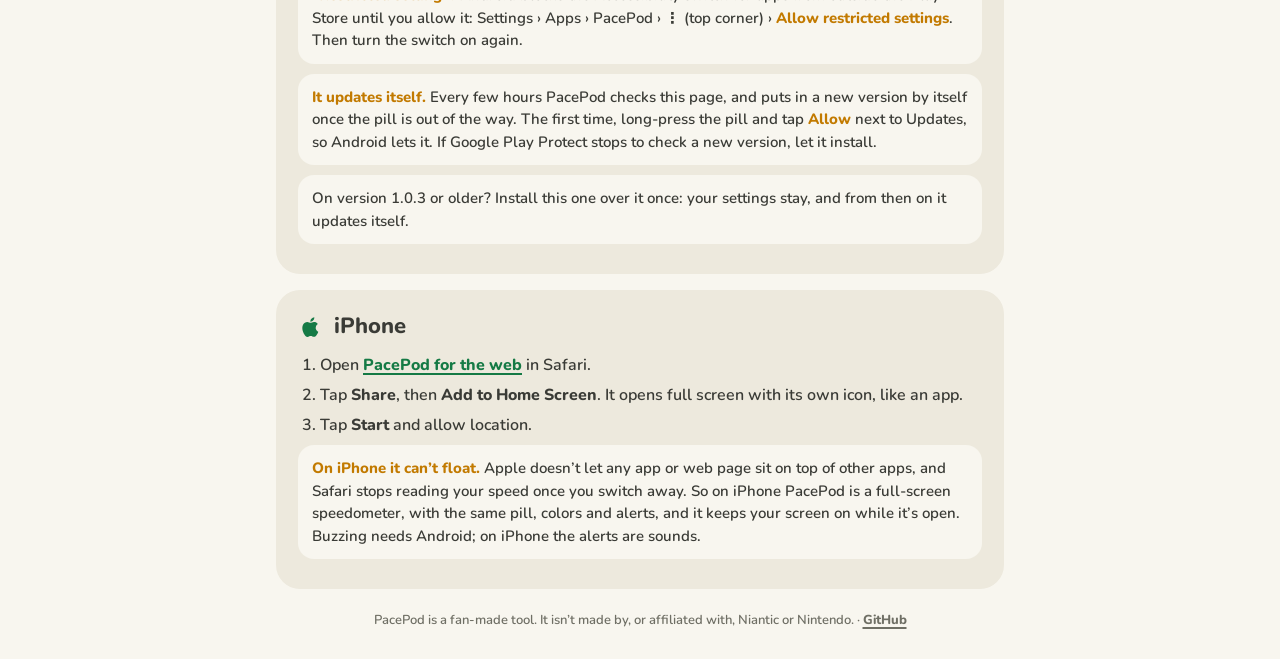
==== commit c4725fd2: "PacePod 1.0.4: updates itself from this page The Android app checks the latest release every few hou" ====
--- a/index.html
+++ b/index.html
@@ -292,7 +292,7 @@
         iPhone
       </a>
     </div>
-    <p class="version">Version 1.0.3 · <a href="https://github.com/Howzit5217/pacepod/releases">all versions</a></p>
+    <p class="version">Version 1.0.4 · <a href="https://github.com/Howzit5217/pacepod/releases">all versions</a></p>
   </header>
 
   <main>
@@ -323,9 +323,14 @@
         <p>The same as Pikmin Bloom: English, Español, Français, Português, Deutsch, Italiano, 日本語, 한국어, 繁體中文 and 简体中文.</p>
       </div>
       <div class="feature">
+        <span class="badge"><svg viewBox="0 0 24 24" aria-hidden="true"><path d="M21 10.12h-6.78l2.74-2.82c-2.73-2.7-7.15-2.8-9.88-.1-2.73 2.71-2.73 7.08 0 9.79s7.15 2.71 9.88 0C18.32 15.65 19 14.08 19 12.1h2c0 1.98-.88 4.55-2.64 6.29-3.51 3.48-9.21 3.48-12.72 0-3.5-3.47-3.53-9.11-.02-12.58s9.14-3.47 12.65 0L21 3v7.12zM12.5 8v4.25l3.5 2.08-.72 1.21L11 13V8h1.5z"/></svg></span>
+        <h3>Updates itself</h3>
+        <p>New versions come from this page by themselves, while the pill is out of the way. Nothing to download again.</p>
+      </div>
+      <div class="feature wide">
         <span class="badge"><svg viewBox="0 0 24 24" aria-hidden="true"><path d="M12 2 4 5v6c0 5.25 3.4 10.15 8 11 4.6-.85 8-5.75 8-11V5l-8-3zm-1.2 14.2-3.5-3.5 1.4-1.4 2.1 2.1 4.8-4.8 1.4 1.4-6.2 6.2z"/></svg></span>
         <h3>Private</h3>
-        <p>Your location stays on your phone. PacePod doesn’t send it anywhere.</p>
+        <p>Your location stays on your phone. The only thing PacePod fetches is its own updates, from this page.</p>
       </div>
     </section>
 
@@ -340,7 +345,8 @@
         <li>Open PacePod. A small card walks you through what it needs: location, showing over other apps, and (to pop up with Pikmin Bloom) its switch in Accessibility.</li>
       </ol>
       <p class="note"><b>“Restricted setting”?</b> Android blocks the Accessibility switch for apps from outside the Play Store until you allow it: Settings › Apps › PacePod › ⋮ (top corner) › <b>Allow restricted settings</b>. Then turn the switch on again.</p>
-      <p class="note">Updating? Install the new version over the old one; your settings stay.</p>
+      <p class="note"><b>It updates itself.</b> Every few hours PacePod checks this page, and puts in a new version by itself once the pill is out of the way. The first time, long-press the pill and tap <b>Allow</b> next to Updates, so Android lets it. If Google Play Protect stops to check a new version, let it install.</p>
+      <p class="note">On version 1.0.3 or older? Install this one over it once: your settings stay, and from then on it updates itself.</p>
     </section>
 
     <section class="card" id="iphone">
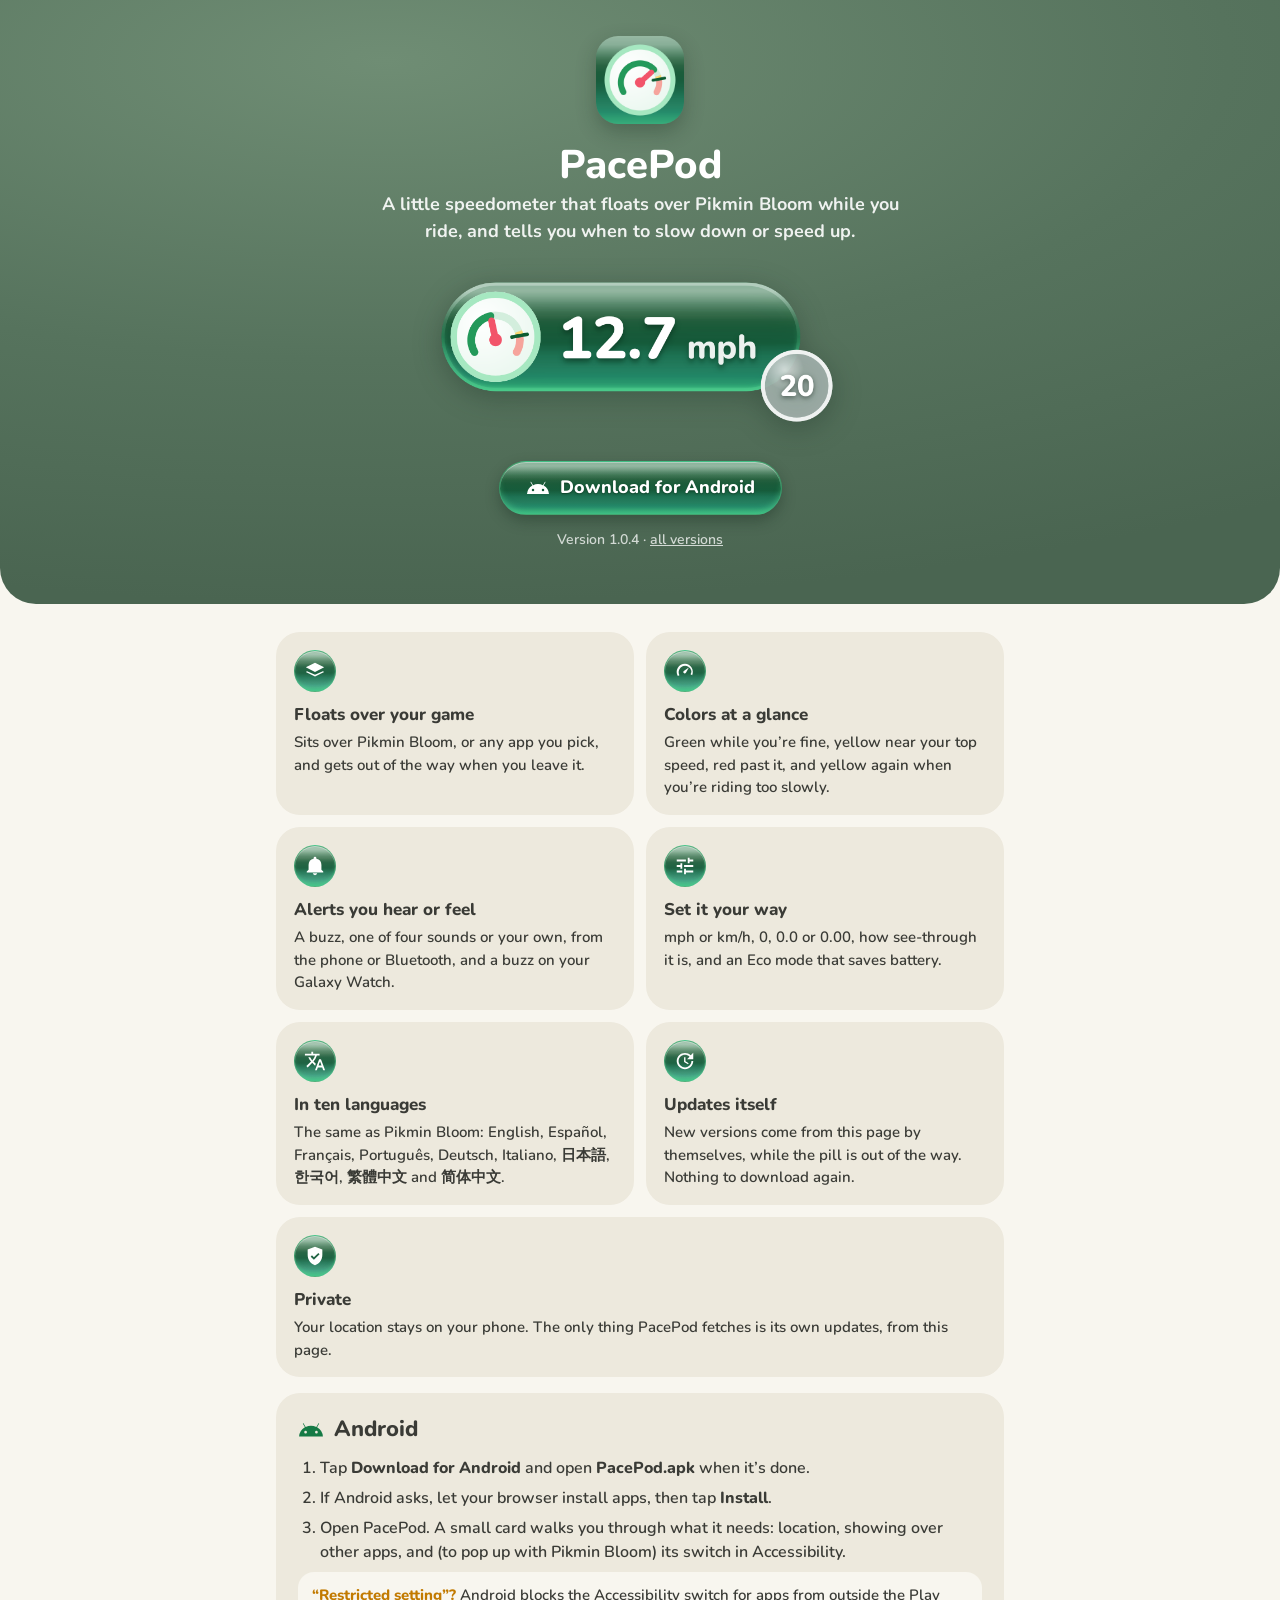
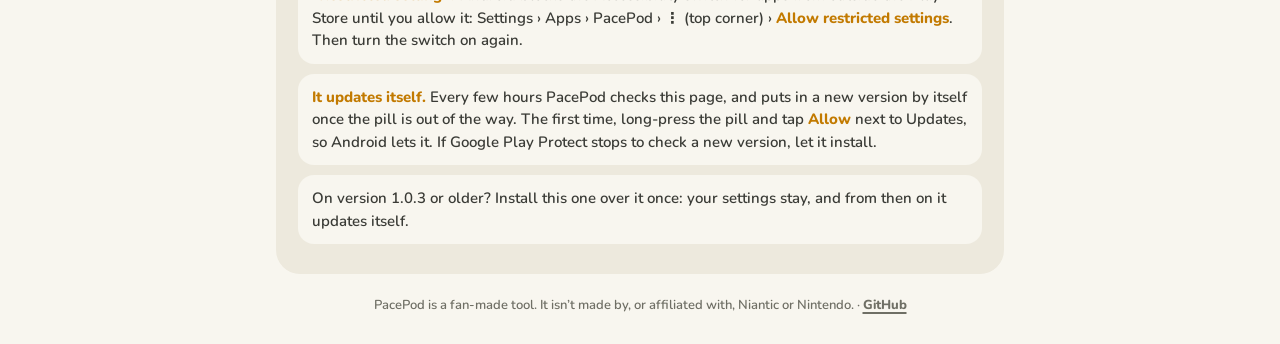
==== commit 30da5d45: "Android only: retire the iPhone web version The page offers just the Android download. app/ is now a" ====
--- a/index.html
+++ b/index.html
@@ -4,7 +4,7 @@
   <meta charset="utf-8">
   <meta name="viewport" content="width=device-width, initial-scale=1, viewport-fit=cover">
   <title>PacePod</title>
-  <meta name="description" content="A little speedometer pill that floats over Pikmin Bloom while you ride. For Android, and on the web for iPhone.">
+  <meta name="description" content="A little speedometer pill that floats over Pikmin Bloom while you ride. For Android.">
   <meta name="theme-color" content="#56735D">
   <link rel="icon" href="favicon.png">
   <link rel="apple-touch-icon" href="icon.png">
@@ -104,17 +104,12 @@
     .button svg { width: 24px; height: 24px; fill: currentColor; }
 
     /*
-     * The buttons are made of the PacePod pill's own glass (see PillView in the app): tinted green, clearest under the
+     * The button is made of the PacePod pill's own glass (see PillView in the app): tinted green, clearest under the
      * shine and the glow, nearly solid in the middle, with a wash of light over the top third, a glow rising from the
-     * bottom edge and a fine line of light around it. The second is the frosted grey of the pill's top-speed bubble.
+     * bottom edge and a fine line of light around it.
      */
-    .button.green,
-    .button.soft {
+    .button.green {
       color: #fff;
-      box-shadow: inset 0 1px 0 rgba(255, 255, 255, 0.35), 0 6px 14px rgba(20, 40, 28, 0.35);
-    }
-
-    .button.green {
       border: 1.5px solid rgba(82, 209, 143, 0.5);
       background: linear-gradient(rgba(45, 127, 79, 0.8) 0%, rgba(42, 120, 74, 0.78) 8%, rgba(31, 95, 58, 0.82) 32%,
         rgba(22, 90, 56, 0.92) 42%, rgba(19, 91, 58, 0.95) 55%, rgba(26, 116, 84, 0.92) 67%, rgba(30, 129, 96, 0.86) 77%,
@@ -124,15 +119,7 @@
       text-shadow: 0 1.1px 1.4px rgba(6, 42, 23, 0.55);
     }
 
-    .button.soft {
-      border: 1.5px solid rgba(255, 255, 255, 0.85);
-      background: radial-gradient(120% 140% at 50% 50%, rgba(160, 175, 170, 0.84) 0%, rgba(160, 175, 170, 0.9) 45%,
-        rgba(160, 175, 170, 0.94) 100%);
-      text-shadow: 0 0.6px 1.2px rgba(32, 48, 40, 0.6);
-    }
-
-    .button.green::after,
-    .button.soft::after {
+    .button.green::after {
       content: "";
       position: absolute;
       inset: 0 0 auto;
@@ -287,10 +274,6 @@
         <svg viewBox="0 0 24 24" aria-hidden="true"><path d="M17.6 9.48l1.84-3.18a.38.38 0 0 0-.65-.38l-1.86 3.22a11.5 11.5 0 0 0-9.86 0L5.2 5.92a.38.38 0 0 0-.65.38L6.4 9.48A10.8 10.8 0 0 0 1 18h22a10.8 10.8 0 0 0-5.4-8.52zM7 15.25a1.25 1.25 0 1 1 0-2.5 1.25 1.25 0 0 1 0 2.5zm10 0a1.25 1.25 0 1 1 0-2.5 1.25 1.25 0 0 1 0 2.5z"/></svg>
         Download for Android
       </a>
-      <a class="button soft" href="app/">
-        <svg viewBox="0 0 24 24" aria-hidden="true"><path d="M16.37 12.6c-.02-2.3 1.88-3.4 1.96-3.46-1.07-1.56-2.73-1.78-3.32-1.8-1.41-.14-2.76.83-3.48.83-.72 0-1.83-.81-3-.79-1.55.02-2.97.9-3.77 2.28-1.6 2.78-.41 6.9 1.15 9.16.76 1.1 1.67 2.34 2.86 2.3 1.15-.05 1.58-.74 2.97-.74 1.38 0 1.77.74 2.98.72 1.23-.02 2.01-1.12 2.77-2.23a9.8 9.8 0 0 0 1.25-2.58c-.03-.01-2.4-.92-2.42-3.66zM14.1 5.86c.64-.77 1.06-1.83.95-2.9-.91.04-2 .6-2.66 1.37-.58.67-1.1 1.75-.96 2.8 1.01.08 2.04-.51 2.67-1.27z"/></svg>
-        iPhone
-      </a>
     </div>
     <p class="version">Version 1.0.4 · <a href="https://github.com/Howzit5217/pacepod/releases">all versions</a></p>
   </header>
@@ -349,18 +332,6 @@
       <p class="note">On version 1.0.3 or older? Install this one over it once: your settings stay, and from then on it updates itself.</p>
     </section>
 
-    <section class="card" id="iphone">
-      <h2>
-        <svg viewBox="0 0 24 24" aria-hidden="true"><path d="M16.37 12.6c-.02-2.3 1.88-3.4 1.96-3.46-1.07-1.56-2.73-1.78-3.32-1.8-1.41-.14-2.76.83-3.48.83-.72 0-1.83-.81-3-.79-1.55.02-2.97.9-3.77 2.28-1.6 2.78-.41 6.9 1.15 9.16.76 1.1 1.67 2.34 2.86 2.3 1.15-.05 1.58-.74 2.97-.74 1.38 0 1.77.74 2.98.72 1.23-.02 2.01-1.12 2.77-2.23a9.8 9.8 0 0 0 1.25-2.58c-.03-.01-2.4-.92-2.42-3.66zM14.1 5.86c.64-.77 1.06-1.83.95-2.9-.91.04-2 .6-2.66 1.37-.58.67-1.1 1.75-.96 2.8 1.01.08 2.04-.51 2.67-1.27z"/></svg>
-        iPhone
-      </h2>
-      <ol>
-        <li>Open <a href="app/"><b>PacePod for the web</b></a> in Safari.</li>
-        <li>Tap <b>Share</b>, then <b>Add to Home Screen</b>. It opens full screen with its own icon, like an app.</li>
-        <li>Tap <b>Start</b> and allow location.</li>
-      </ol>
-      <p class="note"><b>On iPhone it can’t float.</b> Apple doesn’t let any app or web page sit on top of other apps, and Safari stops reading your speed once you switch away. So on iPhone PacePod is a full-screen speedometer, with the same pill, colors and alerts, and it keeps your screen on while it’s open. Buzzing needs Android; on iPhone the alerts are sounds.</p>
-    </section>
 
     <p class="fine">PacePod is a fan-made tool. It isn’t made by, or affiliated with, Niantic or Nintendo. · <a href="https://github.com/Howzit5217/pacepod">GitHub</a></p>
   </main>
